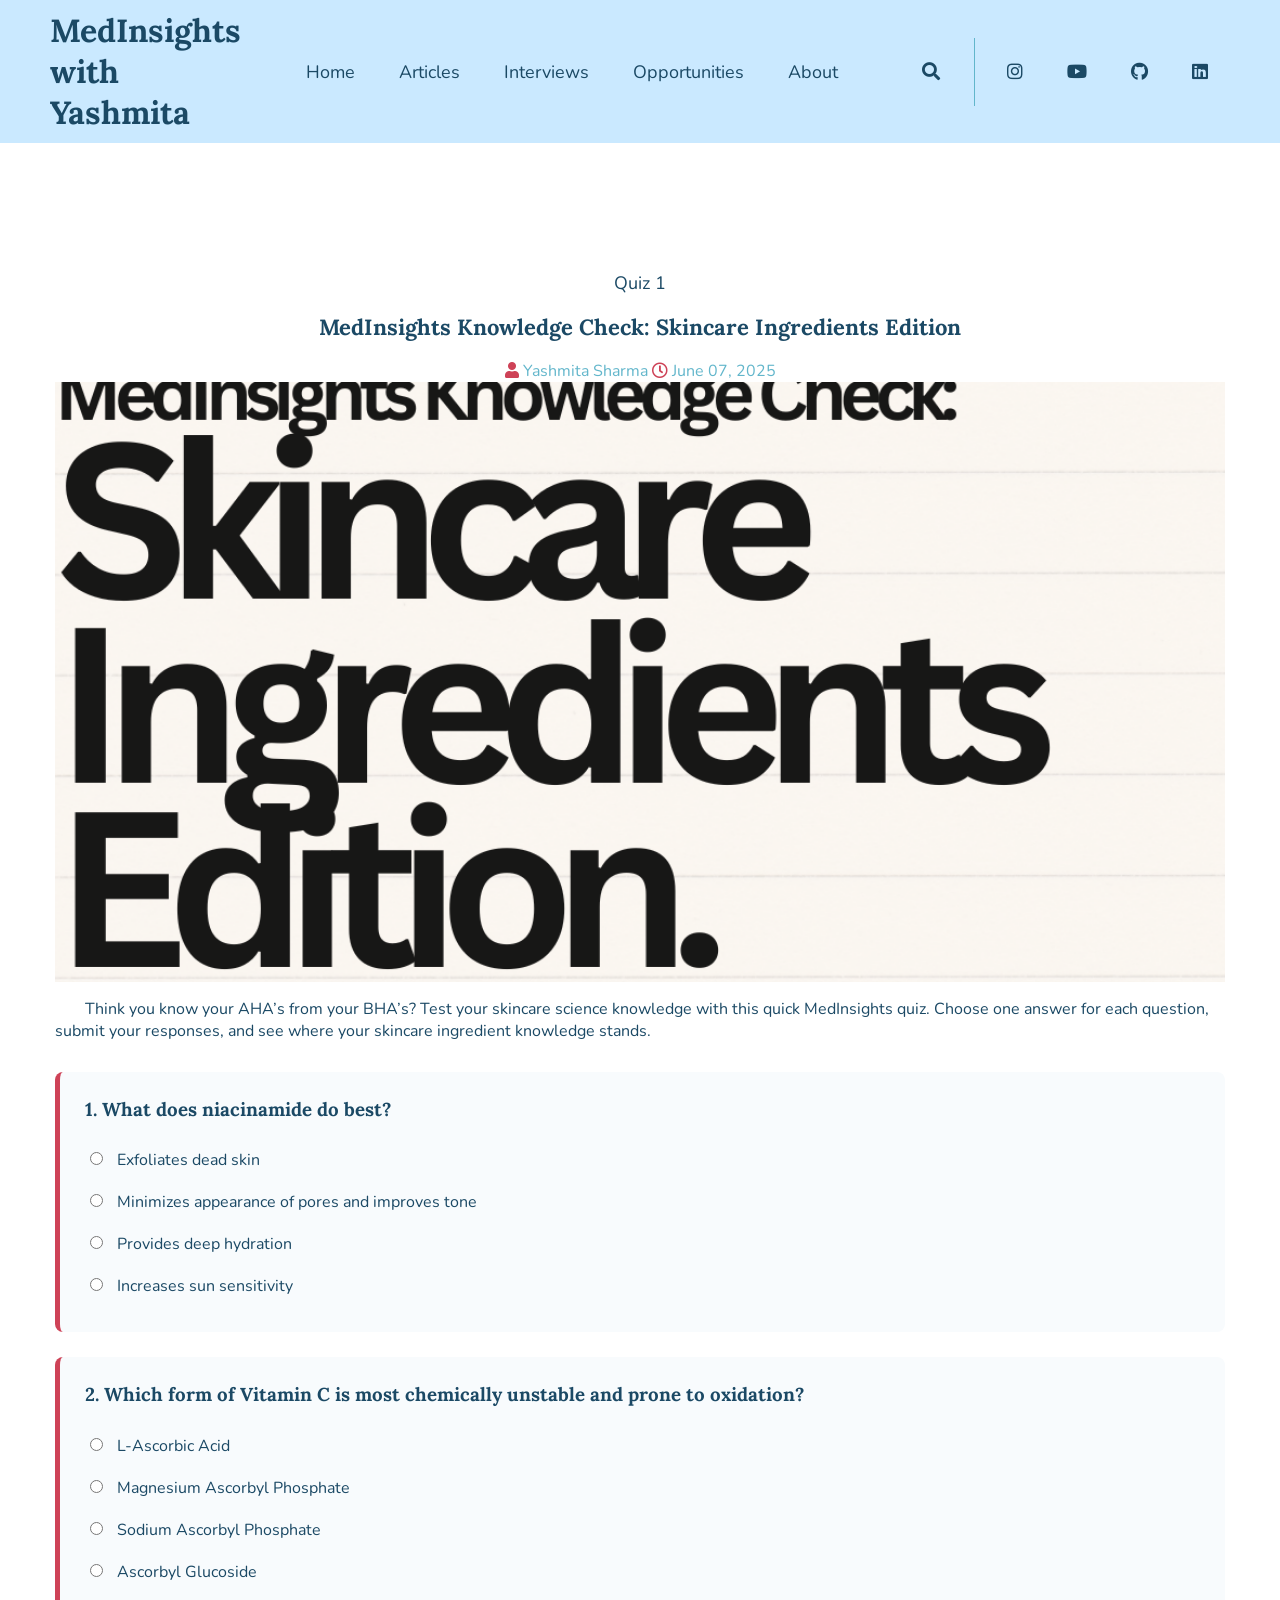
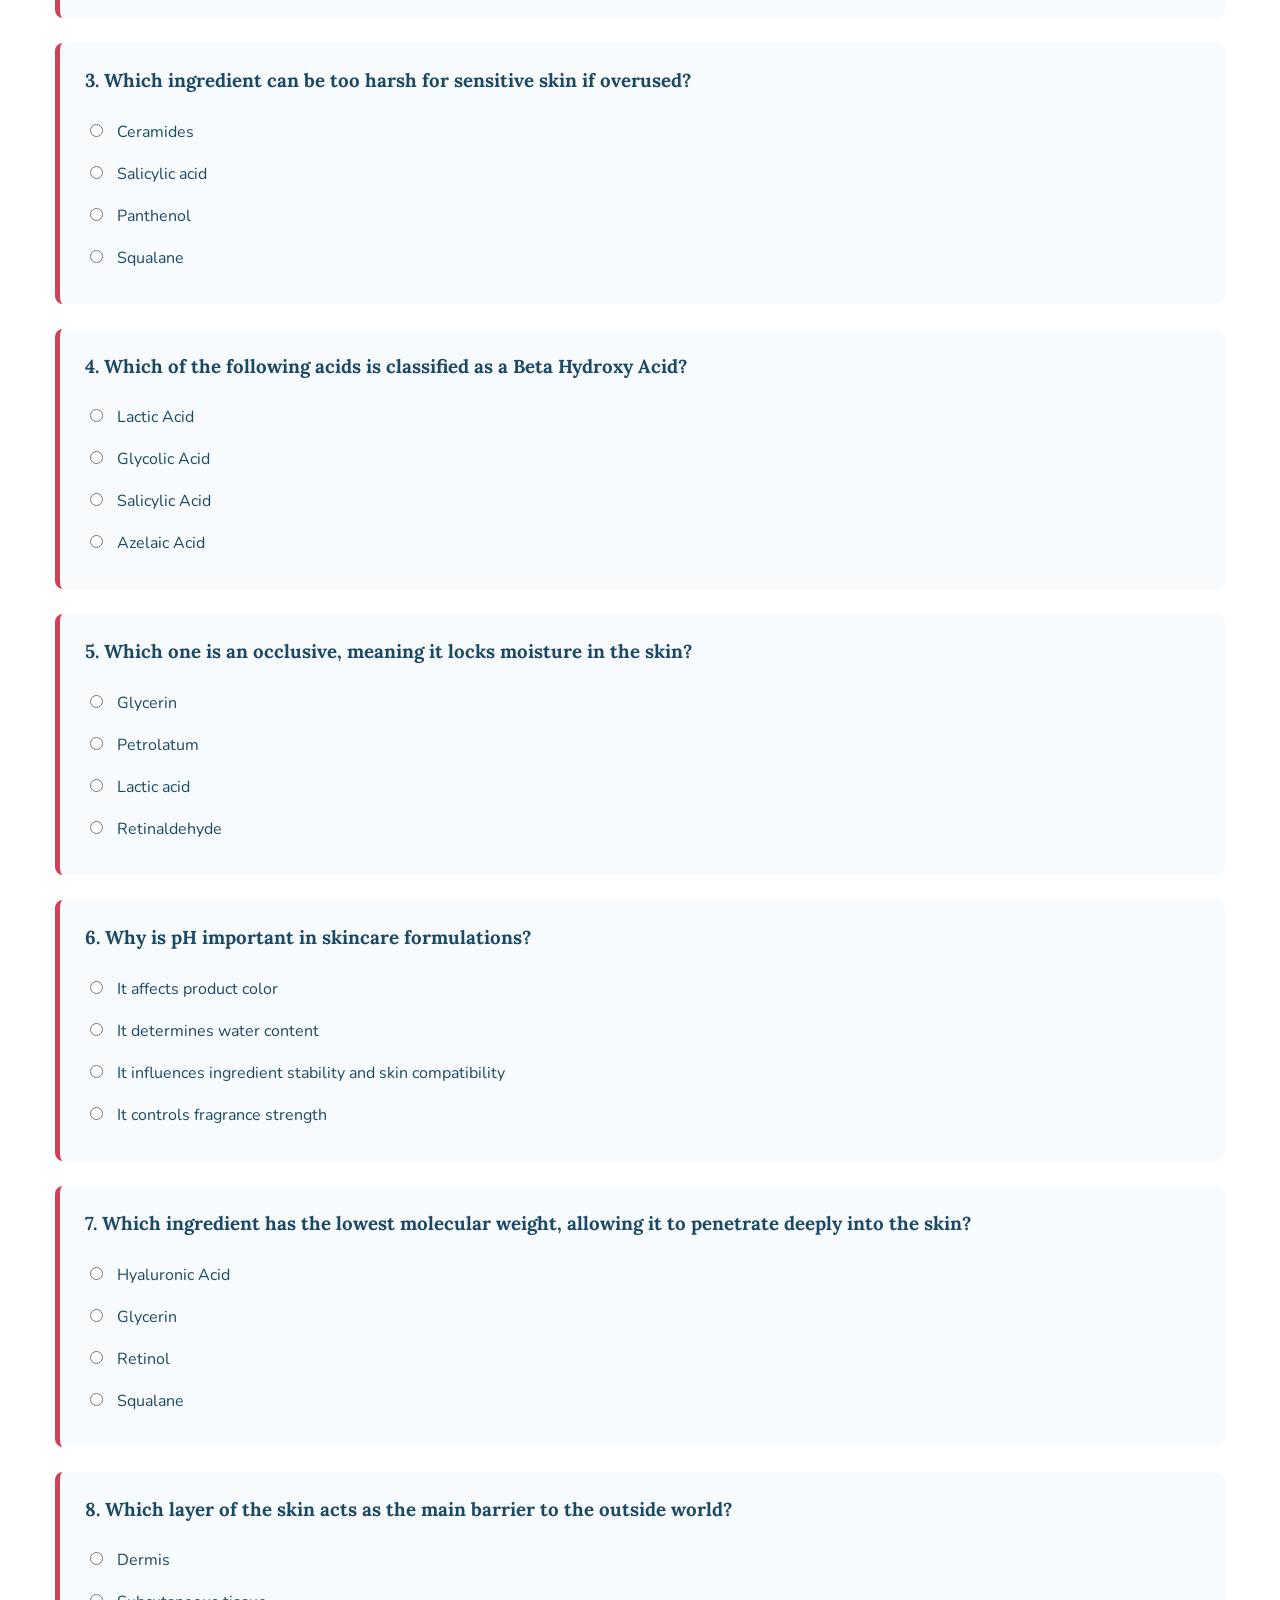
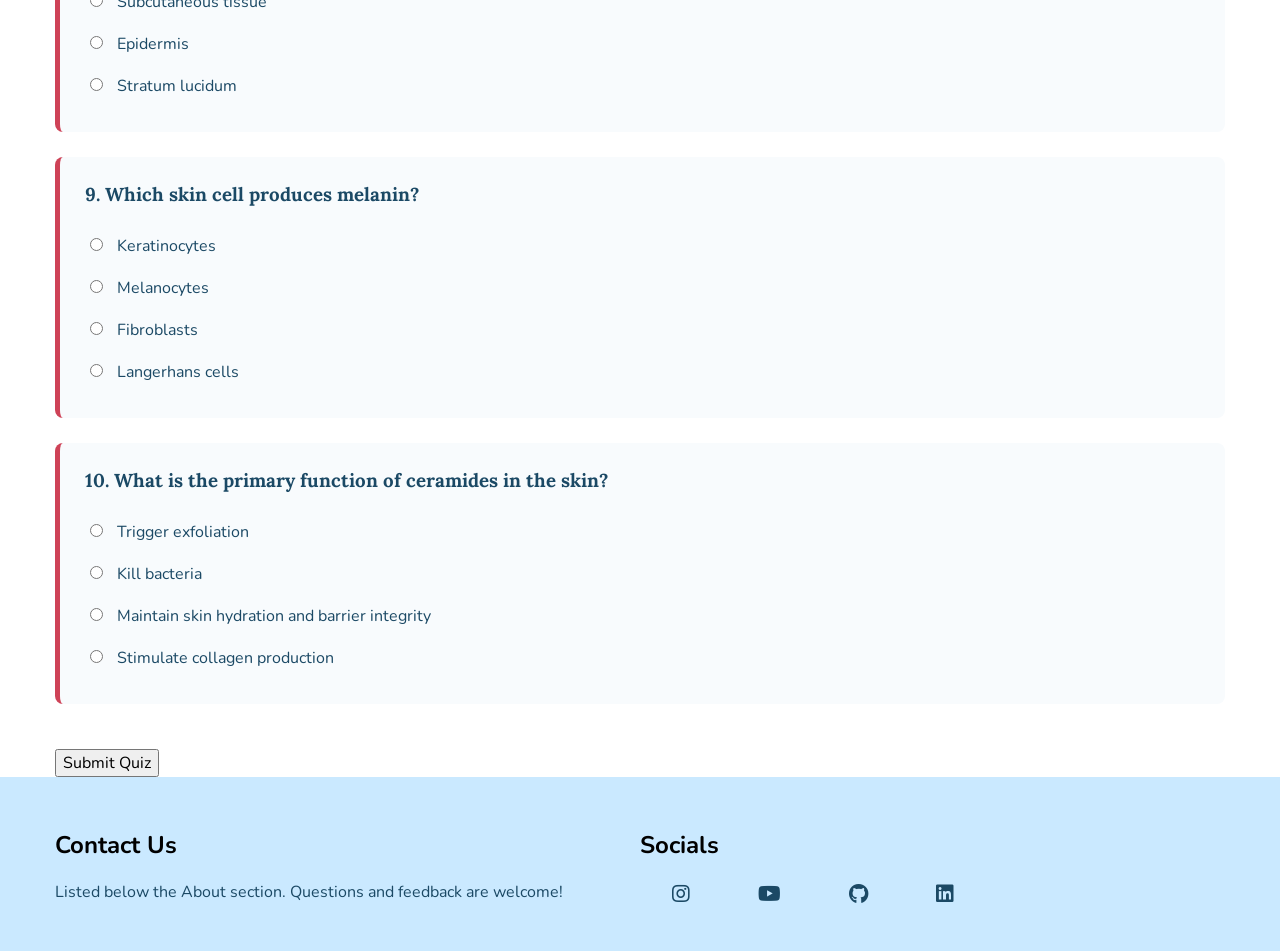
==== quiz1.html @ 96f1ba6f "first commit" ====
<!DOCTYPE html>
<html lang="en">
<head>
    <meta charset="UTF-8">
    <meta name="viewport" content="width=device-width, initial-scale=1.0">
    <title>MedInsights Knowledge Check: Skincare Ingredients Edition</title>

    <link rel="stylesheet" href="https://cdnjs.cloudflare.com/ajax/libs/font-awesome/5.15.2/css/all.min.css">
    <link rel="stylesheet" href="style.css">
</head>

<body>

<header id="header" class="shadow bg-light">
    <nav class="container navbar">
        <a class="nav-brand text-dark">MedInsights with Yashmita</a>

        <button class="toggle-button">
            <span><i class="fas fa-bars"></i></span>
        </button>

        <div class="collapse">
            <ul class="navbar-nav">
                <a href="index.html" class="nav-link">Home</a>
                <a href="articleshp.html" class="nav-link">Articles</a>
                <a href="interviewhp.html" class="nav-link">Interviews</a>
                <a href="volunteeropp.html" class="nav-link">Opportunities</a>
                <a href="about.html" class="nav-link">About</a>
            </ul>
        </div>

        <div class="collapse">
            <ul class="navbar-nav">
                <div class="search-box">
                    <a href="inprog.html" class="nav-link"><i class="fas fa-search"></i></a>
                </div>
                <a href="https://www.instagram.com/medinsightswithyashmita/" class="nav-link"><i class="fab fa-instagram"></i></a>
                <a href="https://www.youtube.com/@MedInsights_with_Yashmita" class="nav-link"><i class="fab fa-youtube"></i></a>
                <a href="https://github.com/xyashmitax" class="nav-link"><i class="fab fa-github"></i></a>
                <a href="https://www.linkedin.com/in/yashmita-sharma-072b96270/" class="nav-link"><i class="fab fa-linkedin"></i></a>
            </ul>
        </div>
    </nav>
</header>

<main id="site-main">
    <section class="container">
        <article id="post">

            <div class="headings text-center">
                <div class="category">
                    <a href="articleshp.html" class="nav-link">Quiz 1</a>
                </div>

                <div class="title">
                    <h2 class="text-title text-dark display-1">
                        MedInsights Knowledge Check: Skincare Ingredients Edition
                    </h2>
                </div>

                <div class="meta">
                    <a href="https://www.linkedin.com/in/yashmita-sharma-072b96270/" class="link display-2 text-secondary px-1">
                        <i class="fas fa-user text-primary"></i> Yashmita Sharma
                    </a>
                    <a class="link display-2 text-secondary px-1">
                        <i class="far fa-clock text-primary"></i> June 07, 2025
                    </a>
                </div>
            </div>

            <div class="thumbnail mt-3">
                <img src="./assets/quiz1.png" class="thumbnail" alt="Skincare Ingredients Edition quiz cover">
            </div>

            <div class="content text-dark display-2 secondary-title mt-3">
                <p style="text-indent:30px;">
                    Think you know your AHA’s from your BHA’s? Test your skincare science knowledge with this quick MedInsights quiz. Choose one answer for each question, submit your responses, and see where your skincare ingredient knowledge stands.
                </p>

                <form id="quizForm" class="quiz-container">

                    <div class="quiz-question">
                        <h3>1. What does niacinamide do best?</h3>
                        <label><input type="radio" name="q1" value="0"> Exfoliates dead skin</label>
                        <label><input type="radio" name="q1" value="1"> Minimizes appearance of pores and improves tone</label>
                        <label><input type="radio" name="q1" value="0"> Provides deep hydration</label>
                        <label><input type="radio" name="q1" value="0"> Increases sun sensitivity</label>
                    </div>

                    <div class="quiz-question">
                        <h3>2. Which form of Vitamin C is most chemically unstable and prone to oxidation?</h3>
                        <label><input type="radio" name="q2" value="1"> L-Ascorbic Acid</label>
                        <label><input type="radio" name="q2" value="0"> Magnesium Ascorbyl Phosphate</label>
                        <label><input type="radio" name="q2" value="0"> Sodium Ascorbyl Phosphate</label>
                        <label><input type="radio" name="q2" value="0"> Ascorbyl Glucoside</label>
                    </div>

                    <div class="quiz-question">
                        <h3>3. Which ingredient can be too harsh for sensitive skin if overused?</h3>
                        <label><input type="radio" name="q3" value="0"> Ceramides</label>
                        <label><input type="radio" name="q3" value="1"> Salicylic acid</label>
                        <label><input type="radio" name="q3" value="0"> Panthenol</label>
                        <label><input type="radio" name="q3" value="0"> Squalane</label>
                    </div>

                    <div class="quiz-question">
                        <h3>4. Which of the following acids is classified as a Beta Hydroxy Acid?</h3>
                        <label><input type="radio" name="q4" value="0"> Lactic Acid</label>
                        <label><input type="radio" name="q4" value="0"> Glycolic Acid</label>
                        <label><input type="radio" name="q4" value="1"> Salicylic Acid</label>
                        <label><input type="radio" name="q4" value="0"> Azelaic Acid</label>
                    </div>

                    <div class="quiz-question">
                        <h3>5. Which one is an occlusive, meaning it locks moisture in the skin?</h3>
                        <label><input type="radio" name="q5" value="0"> Glycerin</label>
                        <label><input type="radio" name="q5" value="1"> Petrolatum</label>
                        <label><input type="radio" name="q5" value="0"> Lactic acid</label>
                        <label><input type="radio" name="q5" value="0"> Retinaldehyde</label>
                    </div>

                    <div class="quiz-question">
                        <h3>6. Why is pH important in skincare formulations?</h3>
                        <label><input type="radio" name="q6" value="0"> It affects product color</label>
                        <label><input type="radio" name="q6" value="0"> It determines water content</label>
                        <label><input type="radio" name="q6" value="1"> It influences ingredient stability and skin compatibility</label>
                        <label><input type="radio" name="q6" value="0"> It controls fragrance strength</label>
                    </div>

                    <div class="quiz-question">
                        <h3>7. Which ingredient has the lowest molecular weight, allowing it to penetrate deeply into the skin?</h3>
                        <label><input type="radio" name="q7" value="0"> Hyaluronic Acid</label>
                        <label><input type="radio" name="q7" value="0"> Glycerin</label>
                        <label><input type="radio" name="q7" value="1"> Retinol</label>
                        <label><input type="radio" name="q7" value="0"> Squalane</label>
                    </div>

                    <div class="quiz-question">
                        <h3>8. Which layer of the skin acts as the main barrier to the outside world?</h3>
                        <label><input type="radio" name="q8" value="0"> Dermis</label>
                        <label><input type="radio" name="q8" value="0"> Subcutaneous tissue</label>
                        <label><input type="radio" name="q8" value="1"> Epidermis</label>
                        <label><input type="radio" name="q8" value="0"> Stratum lucidum</label>
                    </div>

                    <div class="quiz-question">
                        <h3>9. Which skin cell produces melanin?</h3>
                        <label><input type="radio" name="q9" value="0"> Keratinocytes</label>
                        <label><input type="radio" name="q9" value="1"> Melanocytes</label>
                        <label><input type="radio" name="q9" value="0"> Fibroblasts</label>
                        <label><input type="radio" name="q9" value="0"> Langerhans cells</label>
                    </div>

                    <div class="quiz-question">
                        <h3>10. What is the primary function of ceramides in the skin?</h3>
                        <label><input type="radio" name="q10" value="0"> Trigger exfoliation</label>
                        <label><input type="radio" name="q10" value="0"> Kill bacteria</label>
                        <label><input type="radio" name="q10" value="1"> Maintain skin hydration and barrier integrity</label>
                        <label><input type="radio" name="q10" value="0"> Stimulate collagen production</label>
                    </div>

                    <button type="button" class="btn btn-primary quiz-btn" onclick="calculateScore()">Submit Quiz</button>
                </form>

                <div id="result" class="quiz-result"></div>
            </div>
        </article>
    </section>
</main>

<footer id="footer">
    <div class="container">
        <div class="row mb-3">
            <div class="col-3">
                <h2 class="footer-title secondary-title">Contact Us</h2>
                <div class="secondary-title text-secondary">
                    <p class="mt-2">Listed below the About section. Questions and feedback are welcome!</p>
                </div>
            </div>

            <div class="col-3">
                <h2 class="footer-title secondary-title">Socials</h2>
                <div class="tags social">
                    <div class="d-flex flex-wrap">
                        <a href="https://www.instagram.com/medinsightswithyashmita/" class="nav-link"><i class="fab fa-instagram"></i></a>
                        <a href="https://www.youtube.com/@MedInsights_with_Yashmita" class="nav-link"><i class="fab fa-youtube"></i></a>
                        <a href="https://github.com/xyashmitax" class="nav-link"><i class="fab fa-github"></i></a>
                        <a href="https://www.linkedin.com/in/yashmita-sharma-072b96270/" class="nav-link"><i class="fab fa-linkedin"></i></a>
                    </div>
                </div>
            </div>
        </div>
    </div>
</footer>

<script>
function calculateScore() {
    let score = 0;

    for (let i = 1; i <= 10; i++) {
        const selectedAnswer = document.querySelector('input[name="q' + i + '"]:checked');

        if (selectedAnswer) {
            score += Number(selectedAnswer.value);
        }
    }

    let message = "";

    if (score <= 2) {
        message = "Curious and learning!";
    } else if (score <= 5) {
        message = "Skincare enthusiast!";
    } else if (score <= 8) {
        message = "Dermis Detective! You know your stuff!";
    } else {
        message = "Biochemist?? You seem like you can recite the Krebs cycle in your sleep!";
    }

    document.getElementById("result").innerHTML =
        "<h2>Your Score: " + score + "/10</h2><p>" + message + "</p>";
}
</script>

<script src="main.js"></script>

</body>
</html>
---- style.css ----
@import url('https://fonts.googleapis.com/css2?family=Lora:ital,wght@0,400..700;1,400..700&family=Nunito:ital,wght@0,200..1000;1,200..1000&display=swap');

/*
fancy
 font-family: "Lora", serif;
font-family: "Nunito", sans-serif;
normal
*/
  
  
/* root styling */
:root{
    --light:#cae9ff;
    --secondary: #62b6cb;
    --dark: #1b4965;
    --primary-color:#ce4257;  
    --secondary-color: #5fa8d3;
}

body{
    font-family: "Nunito", sans-serif;

    padding:0;
    margin:0;
}

a{
    text-decoration: none;
}

*>* {
    box-sizing: border-box;
}

/* global styling */
.text-light{
    color:var(--light);
}

.text-secondary{
    color:var(--secondary);
}

.text-dark{
    color:var(--dark);
}

.text-primary{
    color:var(--primary-color);
}
.bg-light{
    background-color:var(--light);
}

.container{
    max-width: 1200px;
    padding: 0 15px;
    margin: auto;
}

.img-fluid{
    width: 100%;
}

.text-title{
    font-family:  "Lora", serif;
    font-weight: bold;
}

.secondary-title{
    font-family: "Nunito", sans-serif;
}

.display-1{
    font-size: 22px;
}
.display-2{
    font-size: 16px;
}
.display-3{
    font-size: 14px;
}

.text-center{
    text-align: center;
}
.text-right{
    text-align: right;
}
.thumbnail{
    width: 100%;
    height: 600px;
    object-fit: cover;
}

.quiz-container {
    margin-top: 30px;
}

.quiz-question {
    background-color: #f8fbfd;
    border-left: 5px solid var(--primary-color);
    padding: 25px;
    margin-bottom: 25px;
    border-radius: 8px;
}

.quiz-question h3 {
    color: var(--dark);
    font-family: "Lora", serif;
    margin-top: 0;
}

.quiz-question label {
    display: block;
    padding: 10px 0;
    cursor: pointer;
    color: var(--dark);
}

.quiz-question input {
    margin-right: 10px;
}

.quiz-btn {
    margin-top: 20px;
    font-family: "Nunito", sans-serif;
    font-size: 16px;
    cursor: pointer;
}

.quiz-result h2 {
    font-family: "Lora", serif;
    color: var(--primary-color);
}
.quiz-question {
    border-left: 5px solid #ce4257;
}

.card {
    transition: transform 0.2s ease;
}

.card:hover {
    transform: translateY(-5px);
}
.card-body {
    min-height: 120px;
}
/*
p{
    text-indent:50px;
 }
*/

/* section styling */

/* ----------navigation menu---------- */

/*.navbar{
    position:relative;
    display:flex;
    flex-direction:row;
    justify-content:space-between;
    padding:10px;
}
.nav-brand{
    font-family:"Lora", serif;
    font-weight: bold;
    align-self: center;
    font-size: 32px;
}*/

/* --------- Main Section --------- */

#site-main{
    margin-top: 8em;
}

#posts{
    margin-bottom: 5em;
}

/*.grid {
    display: grid;
    grid-template-columns: repeat(3, 1fr);
    gap: 20px;
    margin: 0 auto;
}

.grid .grid-item {
    width: calc(33.3333% - 20px);
    margin-bottom: 3em;
}*/

.grid {
    display: grid; /* ensure it's a grid */
    grid-template-columns: repeat(auto-fill, minmax(250px, 1fr)); /* automatically fill with columns */
    gap: 20px; /* space between items */
    margin: 0 auto; /* center grid */
    margin-top: 2em;
}

.grid-item {
    margin-bottom: 3em; /* maintain your original margin */
}

/* --------- .Main Section --------- */

/* --------- Footer --------- */
#footer{
    padding-top: 2em;
    padding-bottom: 2em;
    background-color: var(--light); /* Set the background color to secondary */
}    

#footer .tags a{
    border-radius: 40px;
    padding: 10px 20px;
    font-size: 20px;
}

/*
#footer .feature-post .flex-item{
    margin-bottom: 10px;
}

#footer .tags a{
    border-radius: 40px;
    padding: 10px 20px;
    font-size: 15px;
}

#footer .copyrights{
    padding: 10px 0;
    border-top: 2px solid var(--light);
}*/
/* --------- .Footer --------- */




.navbar {
    position: relative;
    display: flex;
    flex-direction: row;
    justify-content: space-between;
    padding: 10px;
}

.nav-brand {
    font-family: "Lora", serif;
    font-weight: bold;
    align-self: center;
    font-size: 32px;
}
.collapse{
    align-self: center;
}
.navbar-nav {
    display: flex;
    flex-direction: row;
    list-style: none;
    align-items: center;

}
.navbar-nav li {
    margin: 0 10px;
}
.nav-link {
    font-size: 18px;
    margin: 12px;
    padding: 10px;
    color: var(--dark);
    font-family: "Nunito", sans-serif;
}

.nav-link:hover{
    color:var(--primary-color);
}

.search-box {
    display: flex; /* Change to flex to align items properly */
    align-items: center; /* Center the search icon vertically */
    border-right: 1px solid var(--secondary);
    padding-right: 12px;
    margin-right: 10px;
}

.toggle-button{
    font-size: 21px;
    background-color: transparent;
    border: none;
    position: absolute;
    right:0;
    margin: 8px 10px;
    display: none;
}

.toggle-button:focus{
    outline: none;
}



/* ----------.navigation menu---------- */


/* media query */

.row{
    display: flex;
}

.col-3{
    flex: 0 0 50%;
    max-width: 50%;
    padding-right: 35px;
}

@media (max-width: 1024px){
    .row{
        flex-wrap: wrap;
    }
    .col-3{
        flex: 0 0 50%;
        max-width: 50%;
        padding-right: 35px;
    }
}


@media (max-width: 992px){
    .navbar{
        flex-direction: column;
    }
}

@media (max-width : 574px){
    .toggle-button{
        display: initial;
    }

    .collapse{
        max-height: 0;
        overflow: hidden;
        transition:all 0.8s cubic-bezier(0.98, 0, 0.01, 1);
    }

    .collapse .nav-link{
        display: block;
        text-align: center; 
    }

    .search-box{
        border-right: none;
    }

    .collapse-toggle{
        max-height: 500px;
    }

}
#footer .text-secondary,
#footer p,
#footer a {
    color: var(--dark);
}
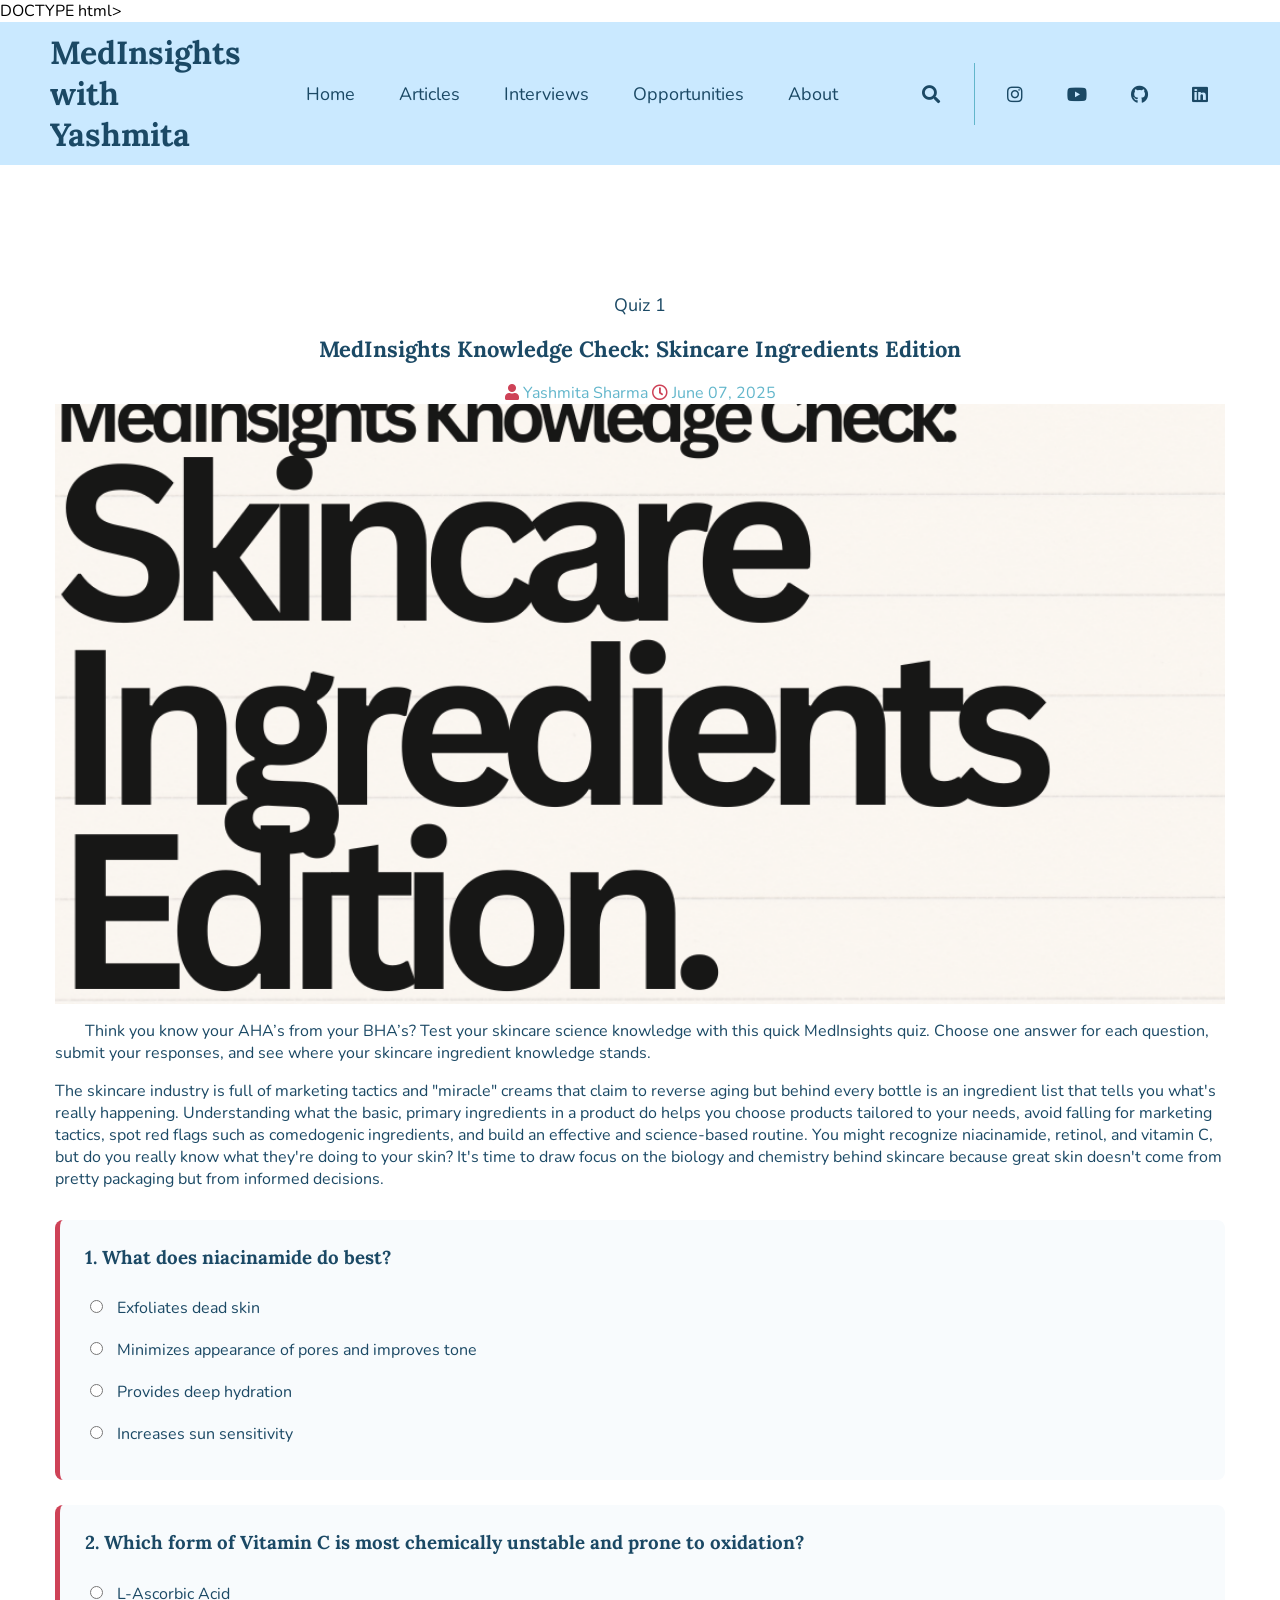
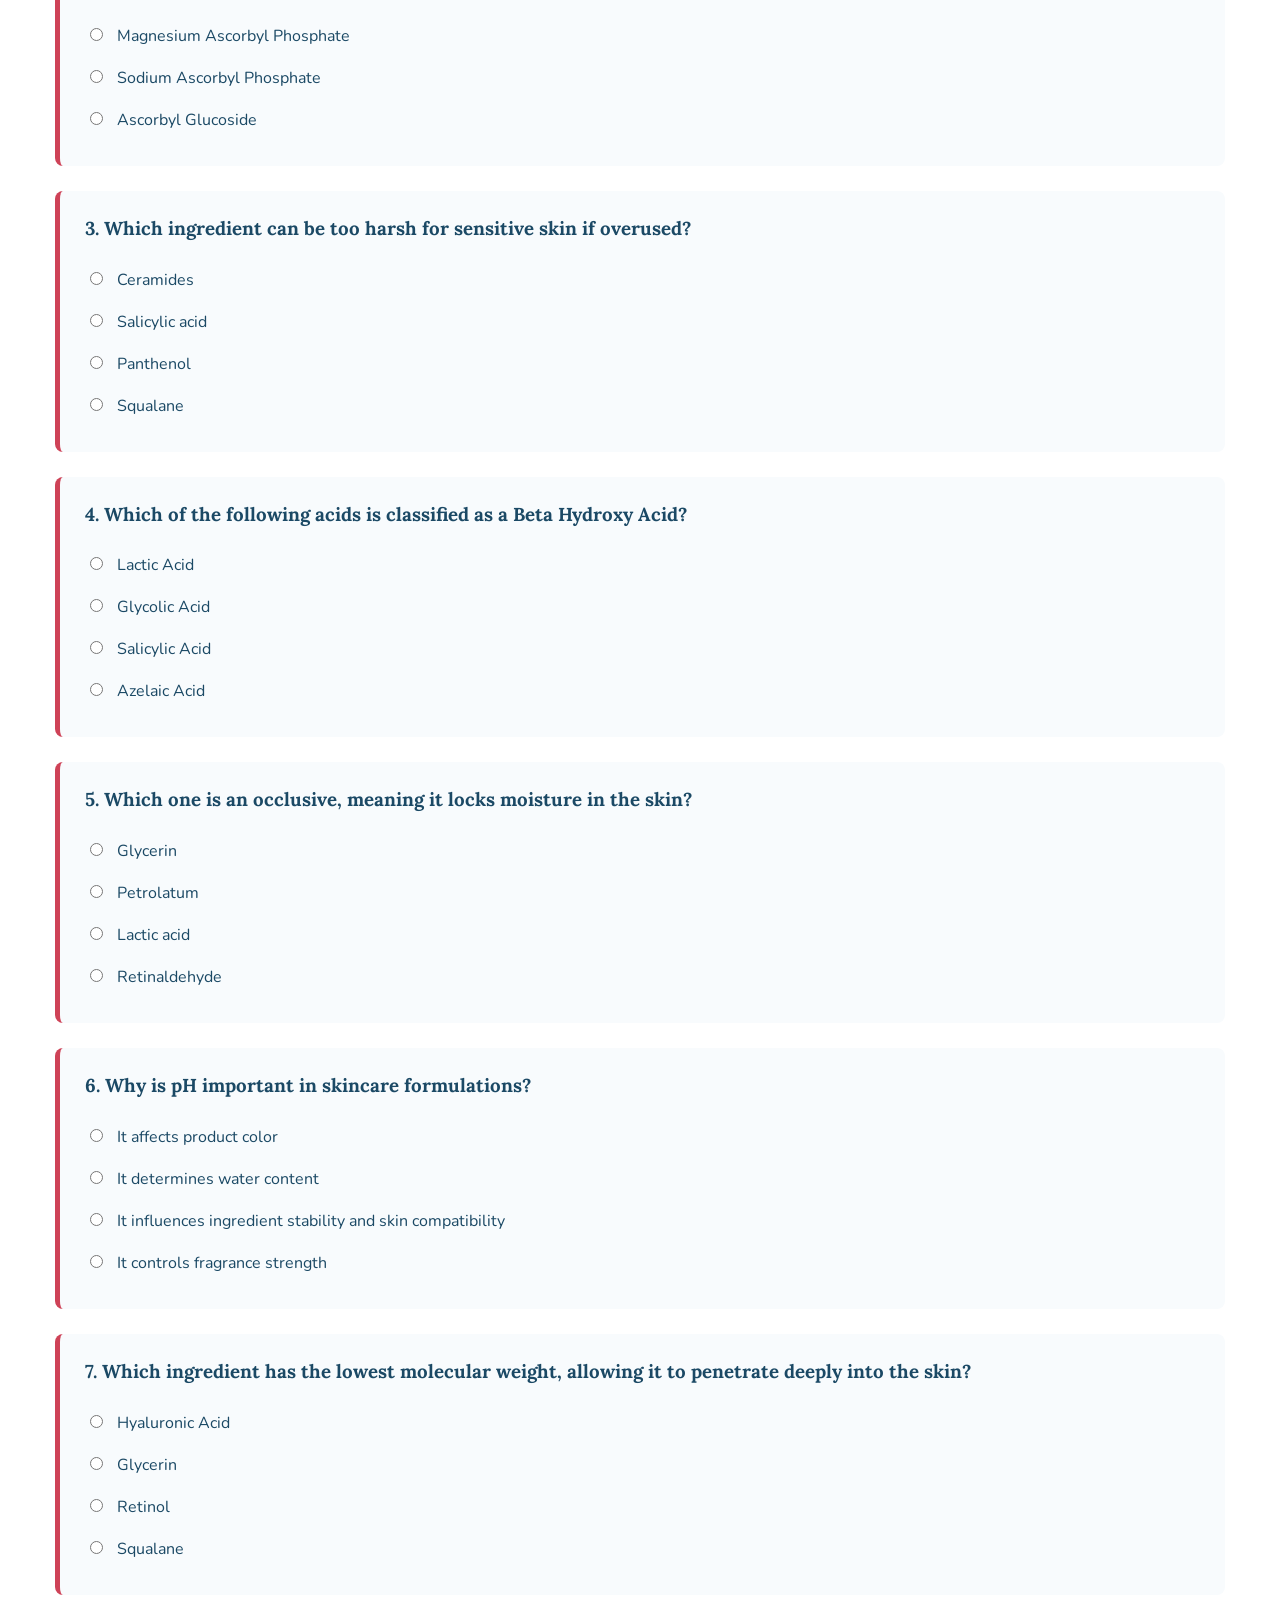
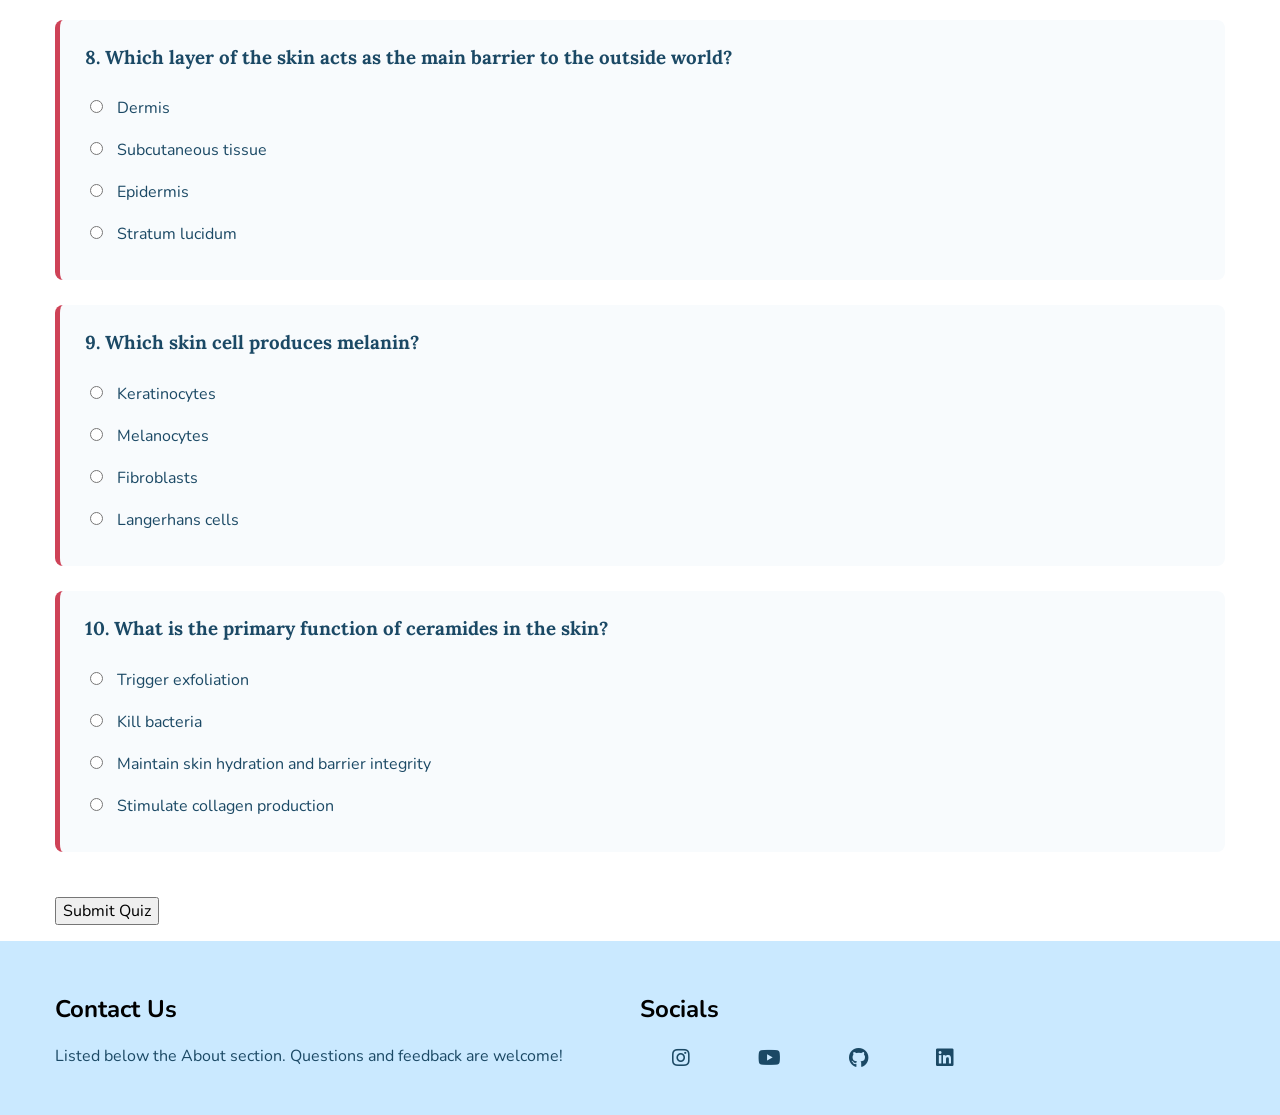
==== commit ad33347d: "Update quiz1.html" ====
--- a/quiz1.html
+++ b/quiz1.html
@@ -1,4 +1,4 @@
-<!DOCTYPE html>
+DOCTYPE html>
 <html lang="en">
 <head>
     <meta charset="UTF-8">
@@ -76,6 +76,16 @@
                 <p style="text-indent:30px;">
                     Think you know your AHA’s from your BHA’s? Test your skincare science knowledge with this quick MedInsights quiz. Choose one answer for each question, submit your responses, and see where your skincare ingredient knowledge stands.
                 </p>
+                <p>
+                    The skincare industry is full of marketing tactics and "miracle" creams that claim to
+reverse aging but behind every bottle is an ingredient list that tells you what's really happening.
+Understanding what the basic, primary ingredients in a product do helps you choose products
+tailored to your needs, avoid falling for marketing tactics, spot red flags such as comedogenic
+ingredients, and build an effective and science-based routine. You might recognize niacinamide,
+retinol, and vitamin C, but do you really know what they're doing to your skin? It's time to draw
+focus on the biology and chemistry behind skincare because great skin doesn't come from
+pretty packaging but from informed decisions.
+                </p>
 
                 <form id="quizForm" class="quiz-container">
 
@@ -225,4 +235,4 @@
 <script src="main.js"></script>
 
 </body>
-</html>+</html>
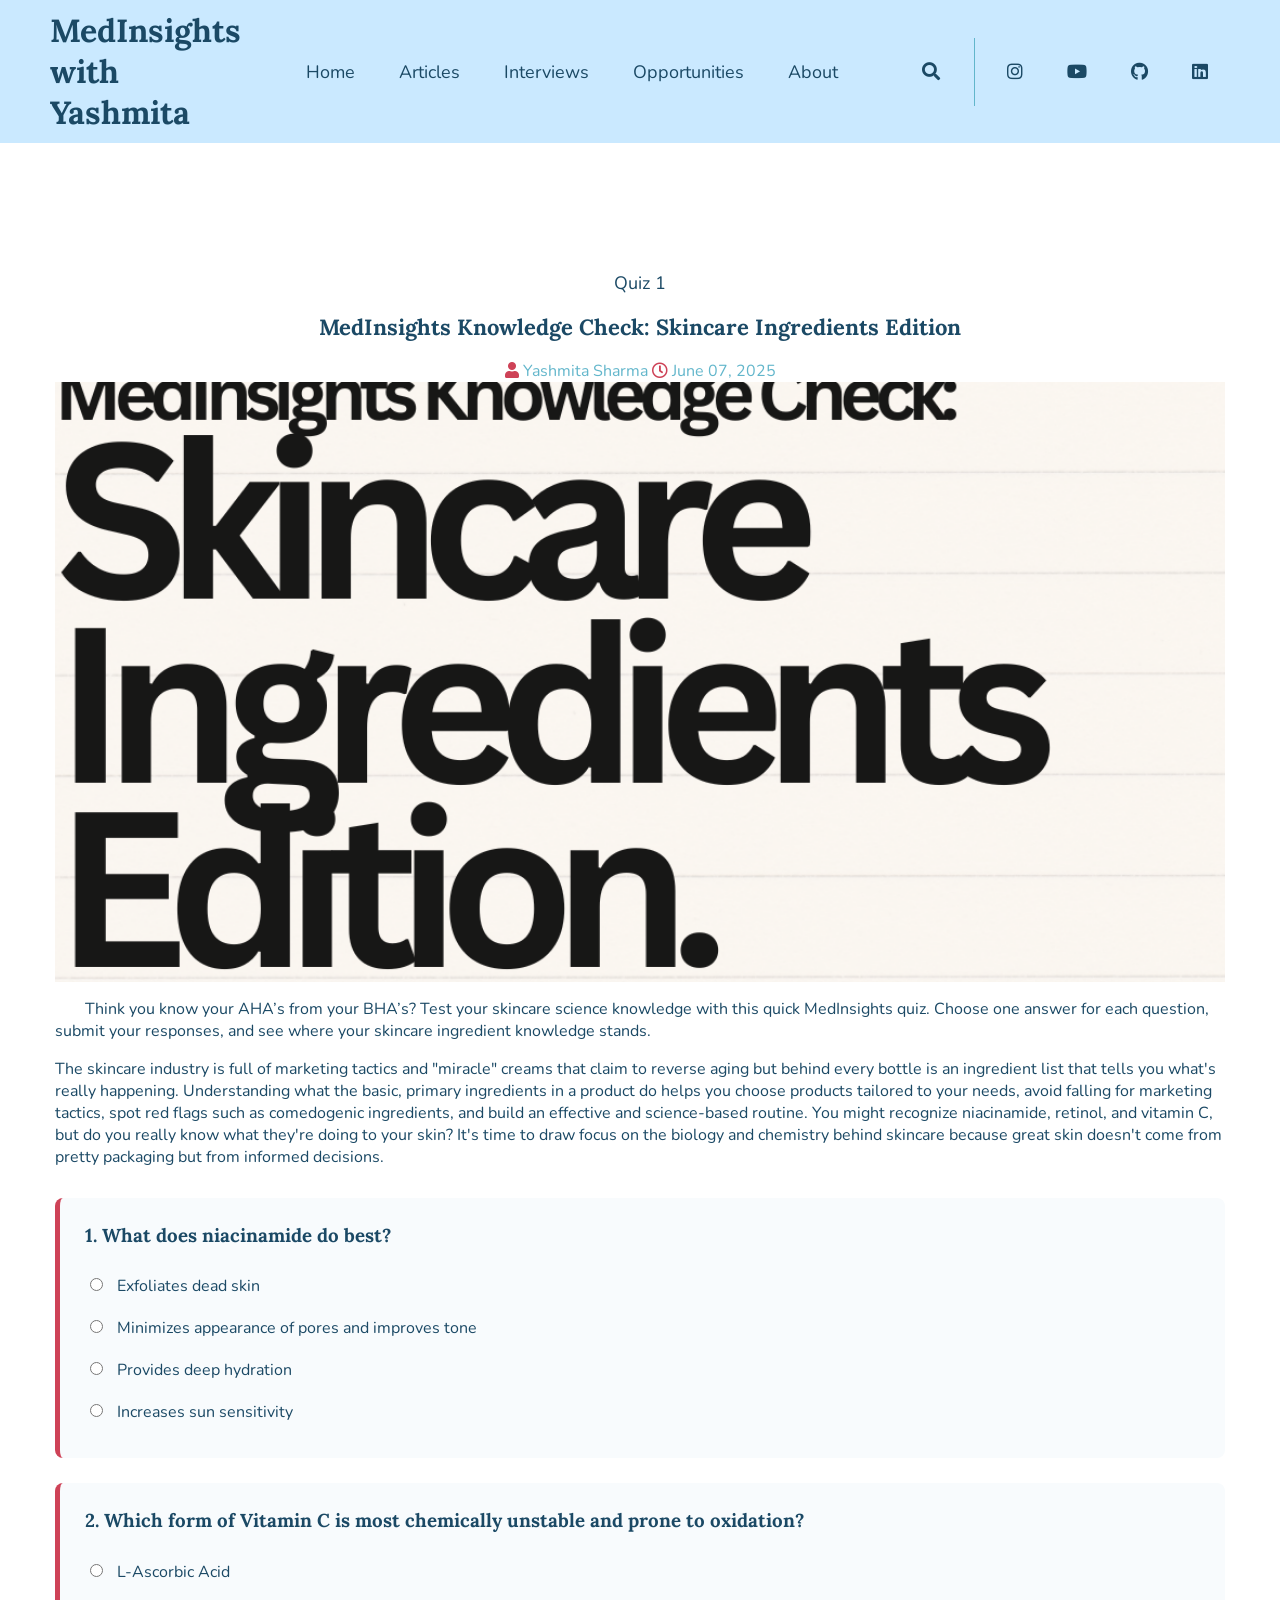
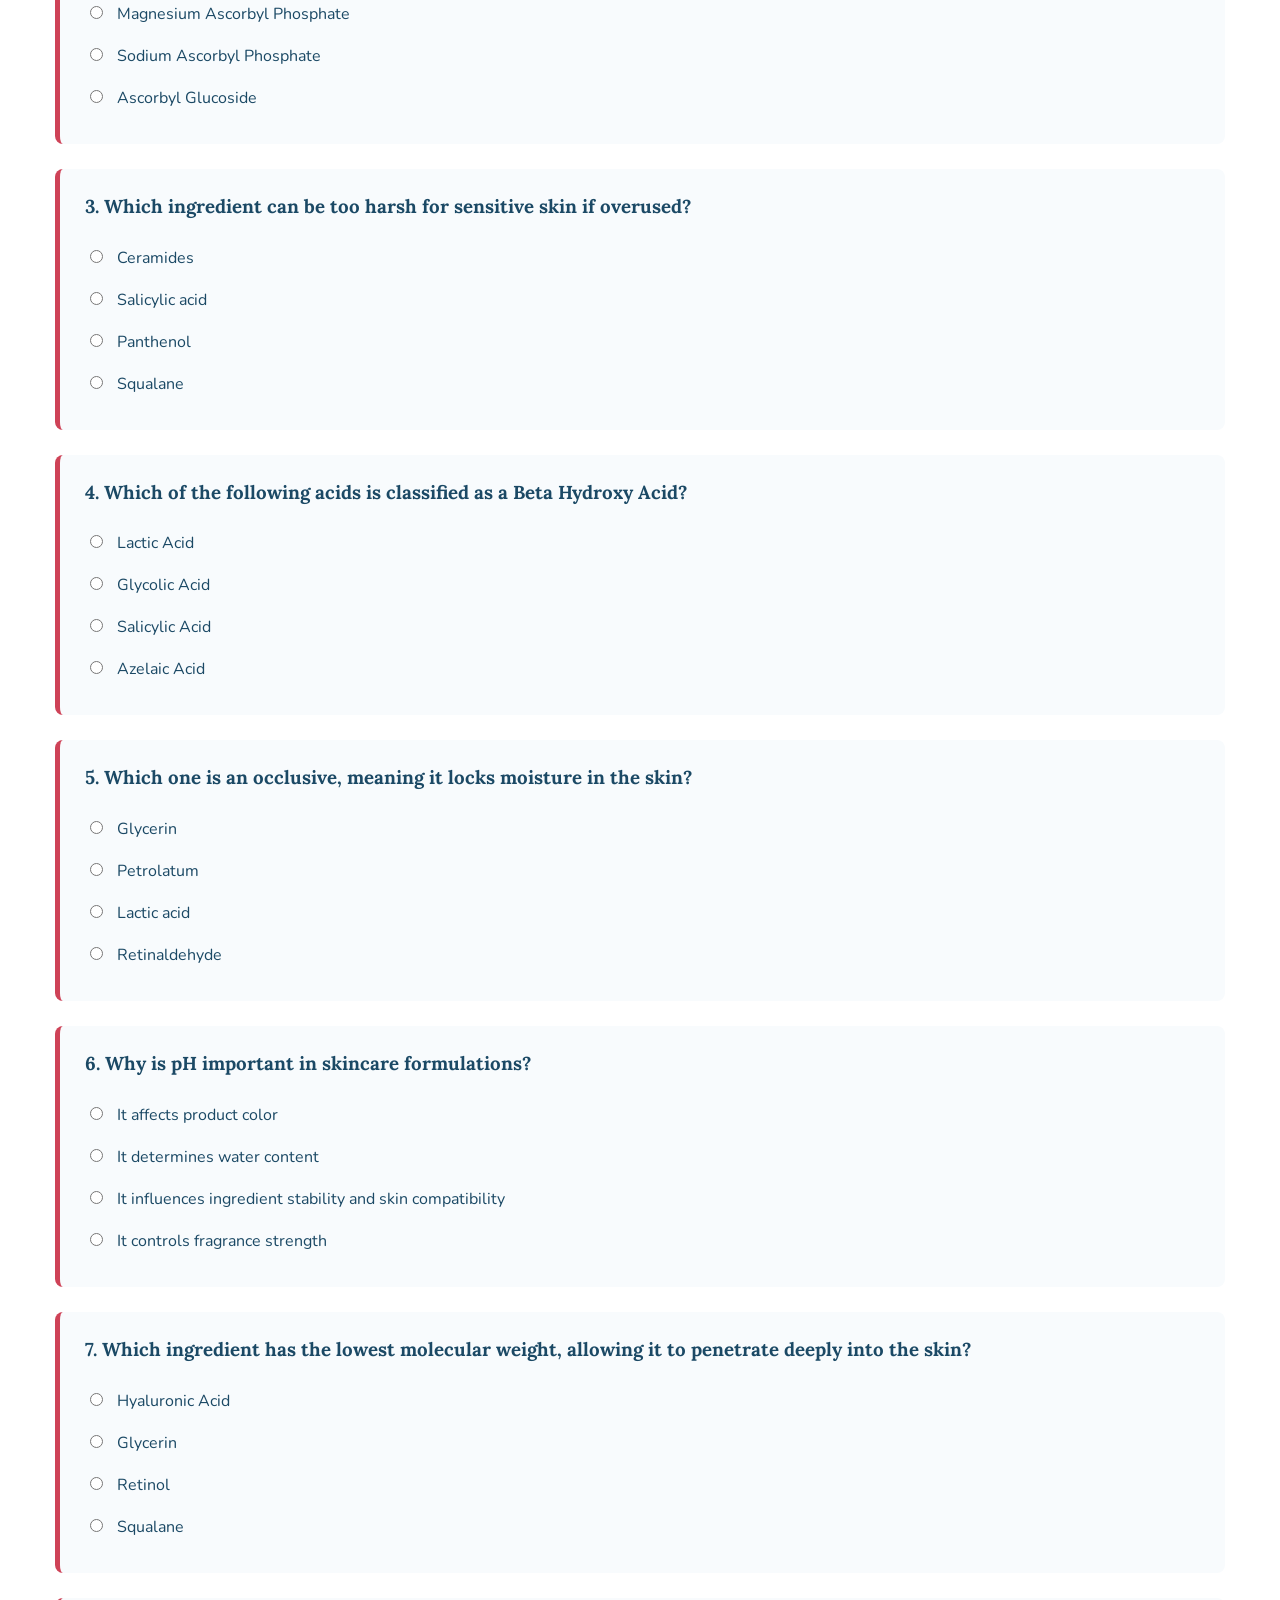
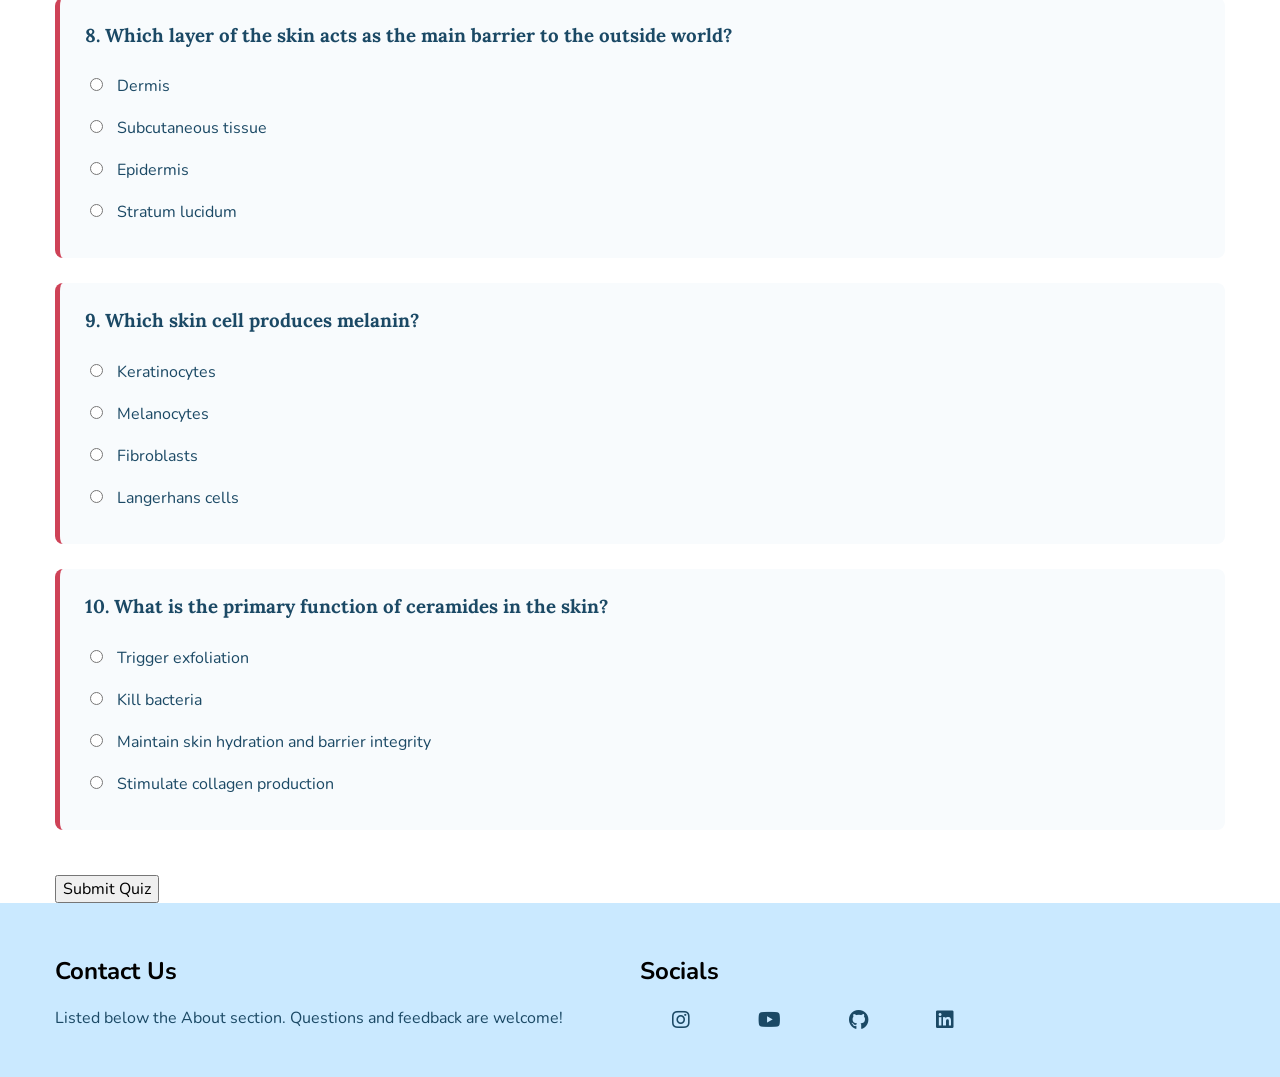
==== commit 52da9d28: "Update quiz1.html" ====
--- a/quiz1.html
+++ b/quiz1.html
@@ -1,4 +1,4 @@
-DOCTYPE html>
+<!DOCTYPE html>
 <html lang="en">
 <head>
     <meta charset="UTF-8">
